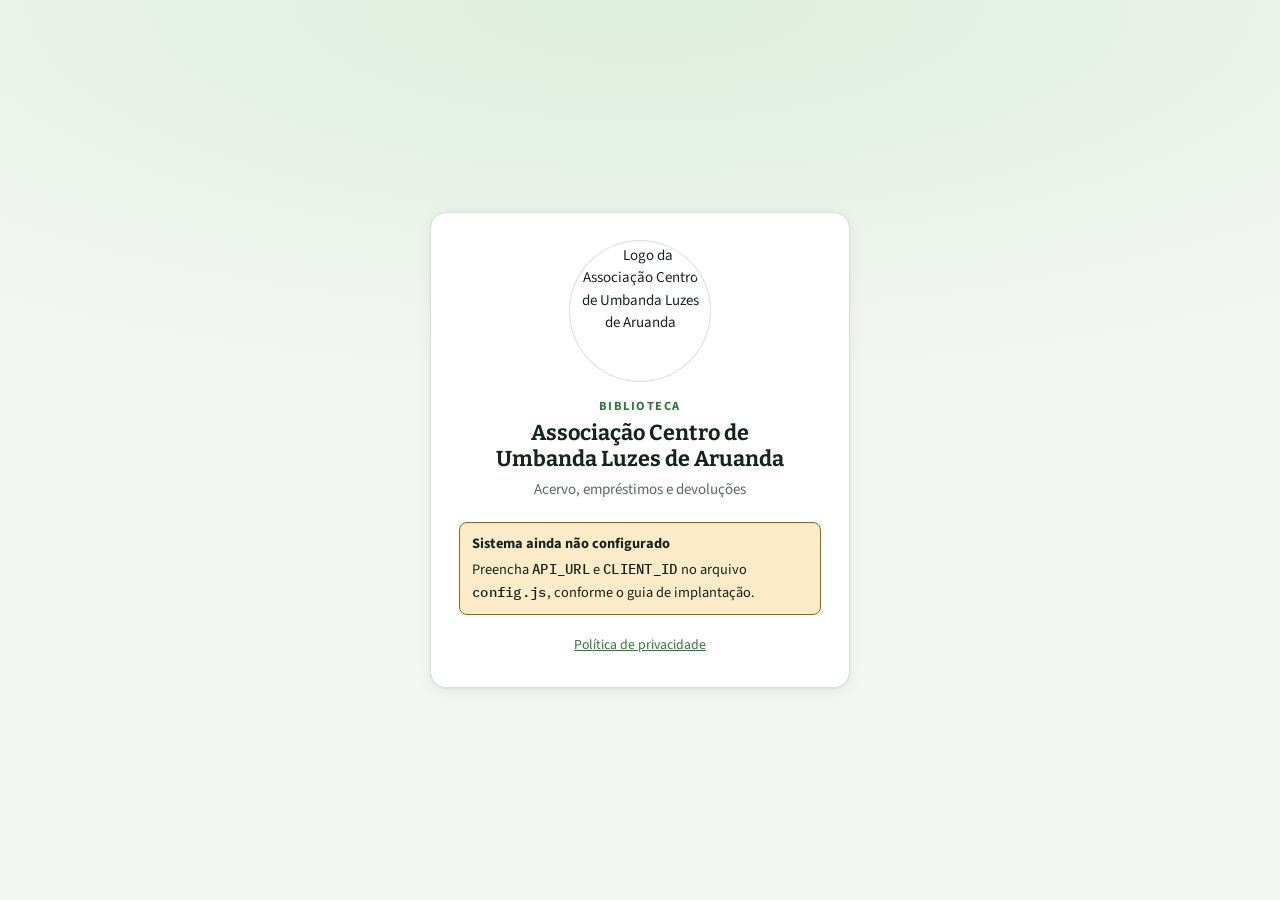
==== index.html @ 7d10e527 "Inclui tema.js (v1.6.1)" ====
<!doctype html>
<html lang="pt-BR">
<head>
  <meta charset="utf-8">
  <meta name="viewport" content="width=device-width,initial-scale=1,viewport-fit=cover">
  <title>Biblioteca Luzes de Aruanda</title>
  <meta name="description" content="Acervo, empréstimos e devoluções da Biblioteca da Associação Centro de Umbanda Luzes de Aruanda.">
  <meta name="theme-color" content="#1C3557">
  <meta name="referrer" content="strict-origin-when-cross-origin">
  <link rel="manifest" href="manifest.webmanifest">
  <link rel="icon" href="icon-192.png" type="image/png">
  <link rel="apple-touch-icon" href="icon-192.png">
  <link rel="preconnect" href="https://fonts.googleapis.com">
  <link rel="preconnect" href="https://fonts.gstatic.com" crossorigin>
  <link rel="stylesheet" href="https://fonts.googleapis.com/css2?family=Bitter:wght@600;700&family=IBM+Plex+Mono:wght@500;600&family=Source+Sans+3:wght@400;600;700&display=swap">
  <link rel="stylesheet" href="styles.css">
  <script src="config.js"></script>
  <script src="tema.js"></script>
  <script src="https://accounts.google.com/gsi/client" async defer></script>
  <script src="app.js" defer></script>
</head>
<body>
  <div id="app"><div class="login"><div class="login-card"><div class="spinner" role="status" aria-label="Carregando"></div><p class="muted">Carregando…</p></div></div></div>
  <div id="modal-root"></div>
  <div class="toast-wrap" id="toasts" aria-live="polite"></div>
  <div class="busy" id="busy" hidden><div class="busy-box"><div class="spinner" aria-hidden="true"></div><span id="busy-msg">Salvando…</span></div></div>
  <div id="print-root"></div>
  <noscript><p style="padding:24px;font-family:sans-serif">Este sistema precisa de JavaScript ativado no navegador.</p></noscript>
</body>
</html>
---- styles.css ----
/* Biblioteca Luzes de Aruanda — estilos */
/* Layout: barra lateral cor de mar (desktop) + navegação inferior (celular); conteúdo em superfícies claras com verde do logo como marca e dourado do sol como destaque */
:root{
  --bg:#F3F6F2; --surface:#FFFFFF; --surface-2:#EAF0EA; --line:#D6E0D7;
  --fg:#16241B; --muted:#58695F;
  --brand:#2D7A38; --brand-strong:#215E2A; --brand-soft:#DDEEDD; --on-brand:#FFFFFF;
  --sea:#1C3557; --sea-2:#24446C; --on-sea:#EAF1FA; --on-sea-muted:#A9BCD4;
  --sun:#C08623; --sun-soft:#F7ECD5;
  --ok:#2D7A38; --ok-soft:#DDEEDD;
  --info:#235D9C; --info-soft:#DDE9F6;
  --warn:#9A6400; --warn-soft:#FBEBC8;
  --bad:#B4332A; --bad-soft:#F8DEDA;
  --mute:#5F6B66; --mute-soft:#E6EAE7;
  --shadow:0 1px 2px rgba(22,36,27,.06),0 4px 16px rgba(22,36,27,.06);
  --f-display:"Bitter",Georgia,"Times New Roman",serif;
  --f-body:"Source Sans 3","Segoe UI",system-ui,-apple-system,sans-serif;
  --f-mono:"IBM Plex Mono",ui-monospace,"SFMono-Regular",Consolas,monospace;
  --r:10px;
}
@media (prefers-color-scheme: dark){:root:not([data-theme="light"]){
  --bg:#0F1712; --surface:#16211A; --surface-2:#1C2A21; --line:#2A3B30;
  --fg:#E4EDE6; --muted:#9BAEA2;
  --brand:#5FB56B; --brand-strong:#7CC886; --brand-soft:#1F3826; --on-brand:#0D1A10;
  --sea:#0C1828; --sea-2:#15263D; --on-sea:#E3ECF7; --on-sea-muted:#8FA5C0;
  --sun:#E3B252; --sun-soft:#3A2F17;
  --ok:#6CC278; --ok-soft:#1E3824;
  --info:#7DB0EA; --info-soft:#18293F;
  --warn:#EDBB55; --warn-soft:#3A2D10;
  --bad:#F28B80; --bad-soft:#3F1E1B;
  --mute:#A3B0AA; --mute-soft:#25302A;
  --shadow:0 1px 2px rgba(0,0,0,.3),0 4px 16px rgba(0,0,0,.25);
  color-scheme:dark;
}}
:root[data-theme="dark"]{
  --bg:#0F1712; --surface:#16211A; --surface-2:#1C2A21; --line:#2A3B30;
  --fg:#E4EDE6; --muted:#9BAEA2;
  --brand:#5FB56B; --brand-strong:#7CC886; --brand-soft:#1F3826; --on-brand:#0D1A10;
  --sea:#0C1828; --sea-2:#15263D; --on-sea:#E3ECF7; --on-sea-muted:#8FA5C0;
  --sun:#E3B252; --sun-soft:#3A2F17;
  --ok:#6CC278; --ok-soft:#1E3824;
  --info:#7DB0EA; --info-soft:#18293F;
  --warn:#EDBB55; --warn-soft:#3A2D10;
  --bad:#F28B80; --bad-soft:#3F1E1B;
  --mute:#A3B0AA; --mute-soft:#25302A;
  --shadow:0 1px 2px rgba(0,0,0,.3),0 4px 16px rgba(0,0,0,.25);
  color-scheme:dark;
}
*{box-sizing:border-box}
html,body{height:100%}
body{background:var(--bg);color:var(--fg);font-family:var(--f-body);font-size:15px;line-height:1.5}
h1,h2,h3{font-family:var(--f-display);line-height:1.2;margin:0;text-wrap:balance;font-weight:700}
h1{font-size:1.65rem}
h2{font-size:1.2rem}
h3{font-size:1.02rem}
p{margin:0}
a{color:var(--brand)}
button,input,select,textarea{font:inherit;color:inherit}
:focus-visible{outline:2px solid var(--sun);outline-offset:2px}
.mono{font-family:var(--f-mono);font-weight:500;letter-spacing:.02em}
.muted{color:var(--muted)}
.small{font-size:.86rem}
.num{font-variant-numeric:tabular-nums}
.sr{position:absolute;width:1px;height:1px;overflow:hidden;clip:rect(0 0 0 0)}


/* Botões */
.btn{display:inline-flex;align-items:center;justify-content:center;gap:8px;border:1px solid var(--line);background:var(--surface);border-radius:8px;padding:9px 14px;font-weight:600;cursor:pointer;min-height:40px;text-decoration:none;color:var(--fg);white-space:nowrap}
.btn:hover{background:var(--surface-2)}
.btn.primary{background:var(--brand);border-color:var(--brand);color:var(--on-brand)}
.btn.primary:hover{background:var(--brand-strong);border-color:var(--brand-strong)}
.btn.danger{color:var(--bad);border-color:var(--bad)}
.btn.danger:hover{background:var(--bad-soft)}
.btn.ghost{border-color:transparent;background:transparent}
.btn.ghost:hover{background:var(--surface-2)}
.btn.sm{min-height:32px;padding:5px 10px;font-size:.86rem}
.btn.lg{min-height:48px;padding:12px 20px;font-size:1rem}
.btn[disabled]{opacity:.5;cursor:not-allowed}
.btn svg{width:18px;height:18px;flex:none}
.icon-btn{border:0;background:transparent;cursor:pointer;padding:4px;border-radius:6px;color:var(--muted);display:inline-flex}
.icon-btn:hover{background:var(--surface-2);color:var(--fg)}
.icon-btn svg{width:16px;height:16px}

/* Login */
.login{min-height:100vh;min-height:100dvh;display:grid;place-items:center;padding:32px 16px;background:
  radial-gradient(120% 60% at 50% 0%,var(--brand-soft),transparent 70%),var(--bg)}
.login-card{width:100%;max-width:420px;background:var(--surface);border:1px solid var(--line);border-radius:16px;box-shadow:var(--shadow);padding:32px 28px;display:grid;gap:20px;text-align:center}
.logo-disc{width:132px;height:132px;border-radius:50%;background:#fff;margin:0 auto;display:grid;place-items:center;overflow:hidden;box-shadow:0 0 0 4px var(--surface),0 0 0 5px var(--line)}
.logo-disc img{width:100%;height:100%;object-fit:contain}
.login-card .eyebrow{font-size:.78rem;letter-spacing:.12em;text-transform:uppercase;color:var(--brand);font-weight:700}
.login-card h1{font-size:1.35rem}
.chooser{display:grid;gap:8px;text-align:left}
.chooser-label{font-size:.78rem;text-transform:uppercase;letter-spacing:.08em;color:var(--sun);font-weight:700}
.account{display:flex;gap:12px;align-items:center;border:1px solid var(--line);border-radius:10px;padding:10px 12px;background:var(--surface);cursor:pointer;text-align:left;width:100%}
.account:hover{background:var(--surface-2)}
.avatar{width:34px;height:34px;border-radius:50%;display:grid;place-items:center;font-weight:700;background:var(--sea);color:var(--on-sea);flex:none;font-size:.85rem}
.account .who{min-width:0;flex:1}
.account .who b{display:block;overflow:hidden;text-overflow:ellipsis}
.account .who span{font-size:.82rem;color:var(--muted);overflow-wrap:anywhere}
.spinner{width:28px;height:28px;border-radius:50%;border:3px solid var(--line);border-top-color:var(--brand);animation:spin .8s linear infinite;margin:0 auto}
@keyframes spin{to{transform:rotate(360deg)}}
@media (prefers-reduced-motion:reduce){.spinner{animation-duration:3s}}

/* Shell */
.shell{display:grid;grid-template-columns:252px minmax(0,1fr);min-height:100vh}
.side{background:var(--sea);color:var(--on-sea);display:flex;flex-direction:column;position:sticky;top:0;height:100vh;padding:20px 14px}
.side-brand{display:flex;gap:10px;align-items:center;padding:0 6px 18px;border-bottom:1px solid var(--sea-2)}
.side-brand .logo-sm{width:44px;height:44px;border-radius:50%;background:#fff;overflow:hidden;flex:none}
.side-brand .logo-sm img{width:100%;height:100%;object-fit:contain}
.side-brand b{font-family:var(--f-display);font-size:1rem;display:block;line-height:1.15}
.side-brand span{font-size:.78rem;color:var(--on-sea-muted)}
.nav{display:grid;gap:2px;padding:14px 0;flex:1;overflow:auto}
.nav-sec{font-size:.7rem;letter-spacing:.12em;text-transform:uppercase;color:var(--on-sea-muted);padding:12px 10px 4px}
.nav button{display:flex;gap:10px;align-items:center;width:100%;border:0;background:transparent;color:var(--on-sea);padding:9px 10px;border-radius:8px;cursor:pointer;text-align:left;font-weight:600}
.nav button:hover{background:var(--sea-2)}
.nav button[aria-current="page"]{background:var(--sea-2);box-shadow:inset 3px 0 0 var(--sun)}
.nav svg{width:18px;height:18px;flex:none;opacity:.9}
.nav .count{margin-left:auto;background:var(--bad);color:#fff;font-size:.72rem;border-radius:99px;padding:0 7px;font-variant-numeric:tabular-nums}
.side-user{border-top:1px solid var(--sea-2);padding:14px 6px 0;display:grid;gap:8px;font-size:.84rem}
.side-user .email{overflow-wrap:anywhere;color:var(--on-sea-muted)}
.side-user button{background:transparent;border:1px solid var(--sea-2);color:var(--on-sea);border-radius:8px;padding:6px 10px;cursor:pointer;font-weight:600}
.side-user button:hover{background:var(--sea-2)}
.role{display:inline-block;font-size:.7rem;font-weight:700;letter-spacing:.06em;text-transform:uppercase;padding:1px 8px;border-radius:99px;background:var(--sun);color:#1b1405}

.main{min-width:0}
.topbar{display:none}
.page{padding-inline:clamp(16px,3vw,36px);padding-block:24px 48px;max-width:1200px;display:grid;gap:22px}
.page-head{display:flex;gap:12px;align-items:flex-end;justify-content:space-between;flex-wrap:wrap}
.page-head .sub{color:var(--muted);margin-top:4px}
.back svg{width:18px;height:18px;flex:none}
.back{border:0;background:transparent;color:var(--brand);cursor:pointer;font-weight:600;padding:0;display:inline-flex;align-items:center;gap:4px;margin-bottom:6px}

/* Cartões e seções */
.panel{background:var(--surface);border:1px solid var(--line);border-radius:var(--r);padding:18px;display:grid;gap:14px;min-width:0}
.panel-head{display:flex;justify-content:space-between;align-items:center;gap:10px;flex-wrap:wrap}
.grid-2{display:grid;grid-template-columns:repeat(2,minmax(0,1fr));gap:18px}
.grid-3{display:grid;grid-template-columns:repeat(3,minmax(0,1fr));gap:18px}
.kpis{display:grid;grid-template-columns:repeat(auto-fit,minmax(150px,1fr));gap:12px}
.kpi{background:var(--surface);border:1px solid var(--line);border-radius:var(--r);padding:14px 16px;display:grid;gap:2px;text-align:left;cursor:default}
button.kpi{cursor:pointer;font:inherit;color:inherit}
button.kpi:hover{border-color:var(--brand)}
.kpi .k-label{font-size:.82rem;color:var(--muted);font-weight:600}
.kpi .k-val{font-family:var(--f-display);font-size:1.9rem;font-weight:700;font-variant-numeric:tabular-nums;line-height:1.1}
.kpi .k-note{font-size:.78rem;color:var(--muted)}
.kpi.warn{border-color:var(--warn);background:var(--warn-soft)}
.kpi.bad{border-color:var(--bad);background:var(--bad-soft)}
.kpi.warn .k-val{color:var(--warn)}
.kpi.bad .k-val{color:var(--bad)}
.quick{display:grid;grid-template-columns:repeat(4,minmax(0,1fr));gap:10px}
.quick .btn{min-height:52px;justify-content:flex-start}

/* Pílulas de status */
.pill{display:inline-flex;align-items:center;gap:6px;font-size:.8rem;font-weight:700;padding:2px 10px;border-radius:99px;white-space:nowrap;border:1px solid transparent}
.pill::before{content:"";width:7px;height:7px;border-radius:50%;background:currentColor;flex:none}
.pill.ok{background:var(--ok-soft);color:var(--ok)}
.pill.info{background:var(--info-soft);color:var(--info)}
.pill.warn{background:var(--warn-soft);color:var(--warn)}
.pill.bad{background:var(--bad-soft);color:var(--bad)}
.pill.bad::before{border-radius:1px;transform:rotate(45deg)}
.pill.mute{background:var(--mute-soft);color:var(--mute)}
.pill.mute::before{background:transparent;border:1.5px solid currentColor}
.chip{display:inline-flex;align-items:center;font-size:.78rem;font-weight:600;padding:1px 8px;border-radius:6px;background:var(--surface-2);color:var(--muted);border:1px solid var(--line)}

/* Filtros */
.toolbar{display:flex;gap:10px;flex-wrap:wrap;align-items:center}
.search{flex:1 1 260px;position:relative;min-width:0}
.search input{width:100%;padding:10px 12px 10px 38px;border:1px solid var(--line);border-radius:8px;background:var(--surface);min-height:42px}
.search svg{position:absolute;left:12px;top:50%;transform:translateY(-50%);width:18px;height:18px;color:var(--muted)}
.seg{display:flex;gap:6px;flex-wrap:wrap}
.seg button{border:1px solid var(--line);background:var(--surface);border-radius:99px;padding:5px 12px;cursor:pointer;font-weight:600;font-size:.86rem;color:var(--muted)}
.seg button[aria-pressed="true"]{background:var(--sea);color:var(--on-sea);border-color:var(--sea)}
.seg .n{font-variant-numeric:tabular-nums;opacity:.8;margin-left:4px}

/* Tabelas */
.table-wrap{overflow-x:auto;border:1px solid var(--line);border-radius:var(--r);background:var(--surface)}
table{width:100%;border-collapse:collapse;font-size:.92rem}
th{text-align:left;font-size:.76rem;text-transform:uppercase;letter-spacing:.06em;color:var(--muted);font-weight:700;padding:10px 12px;background:var(--surface-2);border-bottom:1px solid var(--line);white-space:nowrap}
td{padding:10px 12px;border-bottom:1px solid var(--line);vertical-align:middle}
tr:last-child td{border-bottom:0}
tbody tr.click{cursor:pointer}
tbody tr.click:hover td{background:var(--surface-2)}
td .t{font-weight:600}
td .s{font-size:.82rem;color:var(--muted)}
td .s.mono,.hash{white-space:nowrap}
.steps .inline .btn{padding-inline:12px}
td.actions{text-align:right;white-space:nowrap}
td.actions .btn+.btn{margin-left:6px}
.empty{padding:28px 16px;text-align:center;color:var(--muted)}
.pager{display:flex;justify-content:space-between;align-items:center;gap:10px;flex-wrap:wrap;font-size:.88rem;color:var(--muted)}

/* Formulários */
.form{display:grid;gap:16px}
.fields{display:grid;grid-template-columns:repeat(2,minmax(0,1fr));gap:14px 16px}
.field{display:grid;gap:5px;min-width:0}
.field.full{grid-column:1/-1}
.field label{font-weight:600;font-size:.9rem}
.field label .req{color:var(--bad)}
.field .hint{font-size:.8rem;color:var(--muted)}
.field input,.field select,.field textarea{width:100%;padding:9px 11px;border:1px solid var(--line);border-radius:8px;background:var(--surface);min-height:42px}
.field input[readonly]{background:var(--surface-2)}
.field textarea{min-height:72px;resize:vertical}
.field input:disabled{background:var(--surface-2);color:var(--muted)}
.field.err input,.field.err select{border-color:var(--bad)}
.field .msg{font-size:.82rem;color:var(--bad);font-weight:600}
.inline{display:flex;gap:8px;align-items:stretch}
.inline > input{flex:1;min-width:0}
.check{display:flex;gap:8px;align-items:center;font-weight:600;font-size:.9rem;cursor:pointer}
.check input{width:18px;height:18px;accent-color:var(--brand)}
.form-actions{display:flex;gap:10px;flex-wrap:wrap;justify-content:flex-end}
fieldset{border:0;padding:0;margin:0;display:grid;gap:14px;min-width:0}
legend{font-family:var(--f-display);font-weight:700;font-size:1.02rem;margin-bottom:4px;padding:0}

/* Avisos */
.note{border:1px solid var(--line);background:var(--surface-2);border-radius:8px;padding:10px 12px;font-size:.9rem;display:grid;gap:4px}
.note.ok{border-color:var(--ok);background:var(--ok-soft)}
.note.warn{border-color:var(--warn);background:var(--warn-soft)}
.note.bad{border-color:var(--bad);background:var(--bad-soft)}
.note.info{border-color:var(--info);background:var(--info-soft)}
.note ul{margin:2px 0 0;padding-left:18px}
.note b{font-weight:700}

/* Ficha (rótulo/valor) */
.facts{display:grid;grid-template-columns:repeat(auto-fit,minmax(160px,1fr));gap:12px 18px}
.facts div{display:grid;gap:1px;min-width:0}
.facts dt{font-size:.76rem;text-transform:uppercase;letter-spacing:.06em;color:var(--muted);font-weight:700}
.facts dd{margin:0;font-weight:600;overflow-wrap:anywhere}

/* Hash */
.hash{display:inline-flex;align-items:center;gap:4px;font-family:var(--f-mono);font-weight:600;letter-spacing:.03em;white-space:nowrap}
.hash-list{display:grid;gap:8px}
.hash-row{display:flex;gap:10px;align-items:center;justify-content:space-between;border:1px dashed var(--brand);background:var(--brand-soft);border-radius:8px;padding:10px 12px;flex-wrap:wrap}
.hash-row .hash{font-size:1.05rem}

/* Passos do empréstimo */
.steps{display:grid;grid-template-columns:repeat(3,minmax(0,1fr));gap:16px;align-items:start}
.step-n{width:26px;height:26px;border-radius:50%;background:var(--sea);color:var(--on-sea);display:inline-grid;place-items:center;font-weight:700;font-size:.85rem;margin-right:8px;flex:none}
.step-n.done{background:var(--brand);color:var(--on-brand)}
.step-title{display:flex;align-items:center}
.result{border-radius:8px;border:1px solid var(--line);padding:12px;display:grid;gap:6px;background:var(--surface-2)}
.result .big{font-weight:700;font-size:1.02rem}

/* Etiquetas */
.labels-layout{display:grid;grid-template-columns:minmax(0,1fr) minmax(0,1.05fr);gap:18px;align-items:start}
.pick-list{max-height:420px;overflow:auto;border:1px solid var(--line);border-radius:8px}
.pick{display:flex;gap:10px;align-items:center;padding:8px 12px;border-bottom:1px solid var(--line);cursor:pointer}
.pick:last-child{border-bottom:0}
.pick:hover{background:var(--surface-2)}
.pick input{width:18px;height:18px;accent-color:var(--brand);flex:none}
.pick .pi{min-width:0;flex:1}
.pick .pi b{display:block;font-size:.9rem;overflow:hidden;text-overflow:ellipsis;white-space:nowrap}
.sheet-wrap{overflow-x:auto}
.sheet{background:#fff;color:#111;aspect-ratio:210/297;width:100%;max-width:520px;margin:0 auto;box-shadow:var(--shadow);border:1px solid var(--line);padding:3.5% 2.5%;display:grid;gap:0.6% 1.2%}
.lbl{border:1px dashed #c8cfca;border-radius:3px;padding:3% 5%;display:flex;flex-direction:column;justify-content:center;overflow:hidden;min-width:0;min-height:0}
.lbl.used{background:repeating-linear-gradient(45deg,#f2f2f2 0 4px,#fff 4px 8px)}
.lbl .l1{font-size:clamp(4px,1.1vw,7px);color:#2D7A38;font-weight:700;text-transform:uppercase;letter-spacing:.05em;white-space:nowrap;overflow:hidden;text-overflow:ellipsis}
.lbl .l2{font-size:clamp(5px,1.3vw,8.5px);font-weight:600;white-space:nowrap;overflow:hidden;text-overflow:ellipsis}
.lbl .l3{font-family:var(--f-mono);font-weight:600;font-size:clamp(6px,1.9vw,13px);letter-spacing:.02em;white-space:nowrap;margin-block:1px}

.termo{border:1px solid var(--warn);background:var(--warn-soft);border-radius:8px;padding:12px;display:grid;gap:8px;font-size:.9rem}
.termo p{margin:0;line-height:1.45}
.termo .check{font-size:.92rem}


/* Protocolo */
.prot-steps{list-style:none;margin:0;padding:0;display:flex;gap:8px 20px;flex-wrap:wrap}
.prot-steps li{display:flex;align-items:center;font-weight:600;color:var(--muted)}
.prot-steps li.cur{color:var(--fg)}
.prot-steps li.done{color:var(--brand)}
.prot-layout{display:grid;grid-template-columns:minmax(0,1.45fr) minmax(0,1fr);gap:18px;align-items:start}
.prot-side{position:sticky;top:16px}
.doc-wrap{overflow-x:auto;background:var(--surface-2);border-radius:8px;padding:14px}
.doc{background:#fff;color:#1a1a1a;box-shadow:0 1px 3px rgba(0,0,0,.15);padding:28px 30px;font-size:12.5px;line-height:1.45;display:grid;gap:8px;max-width:720px;min-width:300px;margin:0 auto;font-family:var(--f-body)}
.doc-h{display:flex;gap:12px;align-items:center;border-bottom:2px solid #2D7A38;padding-bottom:10px}
.doc-h img{width:52px;height:52px;border-radius:50%;flex:none}
.doc-h b{font-family:var(--f-display);font-size:14px;display:block;line-height:1.25}
.doc-h .doc-info{display:block;font-style:normal;font-size:10.5px;color:#555;line-height:1.35}
.doc-h span{display:block;margin-top:3px;font-size:11px;text-transform:uppercase;letter-spacing:.08em;color:#2D7A38;font-weight:700}
.doc-n{margin-left:auto;text-align:right;font-family:var(--f-mono);font-size:11px;flex:none}
.doc h4{margin:8px 0 0;font-size:10.5px;text-transform:uppercase;letter-spacing:.08em;color:#555;font-family:var(--f-body)}
.doc-t{width:100%;border-collapse:collapse}
.doc .doc-t tr > th,.doc .doc-t tr > td{border:1px solid #cfd6d1;padding:4px 8px;text-align:left;background:#fff;color:#1a1a1a;text-transform:none;letter-spacing:0;font-size:12px;white-space:normal;vertical-align:top}
.doc .doc-t tr > th{background:#f2f5f2;width:32%;font-weight:700;color:#444}
.doc-termo{border:1px solid #cfd6d1;padding:8px 10px;background:#fbfbf8;margin:0}
.doc-sign{display:grid;grid-template-columns:1fr 1fr;gap:28px;margin-top:34px;text-align:center;font-size:11.5px}
.doc-sign .line{display:block;border-top:1px solid #222;margin-bottom:4px}
.doc-place{margin-top:10px;font-size:11.5px}
.doc footer{font-size:10.5px;color:#666;border-top:1px dashed #cfd6d1;padding-top:6px;margin-top:4px}
.drop{border:2px dashed var(--line);border-radius:10px;padding:20px 14px;display:grid;gap:4px;justify-items:center;text-align:center;cursor:pointer;background:var(--surface-2)}
.drop:hover,.drop:focus-within{border-color:var(--brand)}
.drop svg{width:28px;height:28px;color:var(--brand)}
.attach{display:flex;gap:12px;align-items:center;border:1px solid var(--ok);background:var(--ok-soft);border-radius:10px;padding:10px}
.attach img{width:84px;height:110px;object-fit:cover;border-radius:4px;border:1px solid var(--line);background:#fff;flex:none}
.attach .pdf-ic{width:84px;height:110px;border-radius:4px;background:var(--surface);border:1px solid var(--line);display:grid;place-items:center;font-weight:700;color:var(--bad);font-family:var(--f-mono);flex:none}
.attach-i{display:grid;gap:2px;min-width:0}
.attach-i b{overflow-wrap:anywhere}
.attach-i .btn{justify-self:start}
@media (max-width:1080px){.prot-layout{grid-template-columns:minmax(0,1fr)}.prot-side{position:static;order:-1}}
@media (max-width:720px){.doc{padding:18px 16px}.doc-wrap{padding:8px}.doc-h{flex-wrap:wrap}.doc-h > div:nth-child(2){flex:1 1 180px}.doc-n{margin-left:0;text-align:left;flex-basis:100%}}


/* Auditoria */
.aud-prog{display:flex;gap:12px;align-items:center}
.aud-prog .bar{flex:1;height:10px;border-radius:99px;background:var(--surface-2);border:1px solid var(--line);overflow:hidden}
.aud-prog .bar span{display:block;height:100%;background:var(--brand);border-radius:99px;transition:width .3s}
.gen-pick{display:grid;grid-template-columns:repeat(auto-fill,minmax(230px,1fr));gap:8px 16px}
.gen-pick .check{font-weight:600}
tr.row-bad td{background:var(--bad-soft)}
.doc .doc-list thead th{background:#e9eee9;font-size:10.5px;text-transform:uppercase;letter-spacing:.04em;width:auto;white-space:nowrap}
.doc .doc-list tr > th,.doc .doc-list tr > td{width:auto;font-size:11px}
.doc .doc-list td.ck,.doc .doc-list td.mono{white-space:nowrap}
@media (prefers-reduced-motion:reduce){.aud-prog .bar span{transition:none}}

/* E-mail */
.mail{border:1px solid var(--line);border-radius:10px;overflow:hidden;background:var(--surface)}
.mail-head{background:var(--surface-2);padding:12px 14px;display:grid;gap:2px;font-size:.88rem;border-bottom:1px solid var(--line)}
.mail-head b{font-weight:700}
.mail-body{padding:16px;display:grid;gap:10px;font-size:.94rem}
.mail-body h4{margin:6px 0 0;font-size:.95rem;font-family:var(--f-display)}
.mail-body ul{margin:0;padding-left:18px;display:grid;gap:4px}
.tabs{display:flex;gap:6px;flex-wrap:wrap}

/* Modal e toast */
.overlay{position:fixed;inset:0;background:rgba(10,20,14,.5);display:grid;place-items:center;padding:16px;z-index:50}
.modal{background:var(--surface);border-radius:14px;max-width:520px;width:100%;max-height:calc(100% - 32px);overflow:auto;padding:22px;display:grid;gap:14px;box-shadow:0 20px 60px rgba(0,0,0,.3);border:1px solid var(--line)}
.modal-actions{display:flex;gap:10px;justify-content:flex-end;flex-wrap:wrap}
.toast-wrap{position:fixed;left:50%;transform:translateX(-50%);bottom:calc(20px + env(safe-area-inset-bottom,0px));z-index:60;display:grid;gap:8px;width:min(440px,calc(100% - 32px))}
.toast{background:var(--sea);color:var(--on-sea);padding:12px 16px;border-radius:10px;box-shadow:var(--shadow);font-weight:600;font-size:.92rem;border-left:4px solid var(--sun)}
.toast.ok{border-left-color:var(--ok)}
.toast.bad{border-left-color:var(--bad)}

/* Navegação inferior (celular) */
.bottom-nav{display:none}
.sheet-menu{position:fixed;inset:auto 0 0 0;background:var(--surface);border-radius:16px 16px 0 0;padding:16px 16px calc(16px + env(safe-area-inset-bottom,0px));z-index:55;display:grid;gap:4px;box-shadow:0 -10px 40px rgba(0,0,0,.25)}
.sheet-menu button{display:flex;gap:12px;align-items:center;border:0;background:transparent;padding:12px;border-radius:10px;font-weight:600;cursor:pointer;text-align:left}
.sheet-menu button:hover{background:var(--surface-2)}
.sheet-menu svg{width:20px;height:20px;color:var(--brand)}

@media (max-width:1080px){
  .steps{grid-template-columns:1fr}
  .labels-layout{grid-template-columns:1fr}
  .quick{grid-template-columns:repeat(2,minmax(0,1fr))}
}
@media (max-width:900px){
  .shell{grid-template-columns:minmax(0,1fr)}
  .side{display:none}
  .topbar{display:flex;align-items:center;gap:10px;padding:10px 16px;background:var(--sea);color:var(--on-sea);position:sticky;top:env(safe-area-inset-top,0px);z-index:20}
  .topbar .logo-sm{width:34px;height:34px;border-radius:50%;background:#fff;overflow:hidden;flex:none}
  .topbar .logo-sm img{width:100%;height:100%;object-fit:contain}
  .topbar b{font-family:var(--f-display);font-size:.98rem;line-height:1.1;flex:1;min-width:0}
  .topbar .role{flex:none}
  .page{padding-block:18px 110px}
  .bottom-nav{display:grid;grid-template-columns:repeat(5,1fr);position:fixed;left:0;right:0;bottom:0;background:var(--surface);border-top:1px solid var(--line);padding:6px 4px calc(6px + env(safe-area-inset-bottom,0px));z-index:30}
  .bottom-nav button{border:0;background:transparent;display:grid;justify-items:center;gap:2px;font-size:.7rem;font-weight:700;color:var(--muted);padding:4px 2px;cursor:pointer;position:relative}
  .bottom-nav button svg{width:22px;height:22px}
  .bottom-nav button[aria-current="page"]{color:var(--brand)}
  .bottom-nav .main-act span.ic{width:44px;height:44px;margin-top:-18px;border-radius:50%;background:var(--brand);color:var(--on-brand);display:grid;place-items:center;box-shadow:var(--shadow)}
  .bottom-nav .dot{position:absolute;top:2px;right:calc(50% - 18px);background:var(--bad);color:#fff;border-radius:99px;font-size:.62rem;padding:0 5px;font-variant-numeric:tabular-nums}
  .grid-2,.grid-3{grid-template-columns:minmax(0,1fr)}
}
@media (max-width:720px){
  h1{font-size:1.4rem}
  .fields{grid-template-columns:minmax(0,1fr)}
  .table-wrap.cards{border:0;background:transparent;overflow:visible}
  .cards table,.cards tbody,.cards tr,.cards td{display:block;width:100%}
  .cards thead{display:none}
  .cards tr{background:var(--surface);border:1px solid var(--line);border-radius:var(--r);margin-bottom:10px;padding:6px 0}
  .cards td{border:0;padding:6px 14px;display:grid;grid-template-columns:auto minmax(0,1fr);column-gap:12px;row-gap:2px;text-align:right;align-items:start}
  .cards td::before{content:attr(data-label);font-size:.74rem;text-transform:uppercase;letter-spacing:.06em;color:var(--muted);font-weight:700;text-align:left;grid-row:1/span 6;padding-top:2px}
  .cards td:not(.lead):not(.actions) > *{grid-column:2;justify-self:end}
  .cards td.lead{padding-top:8px}
  .cards td.actions{display:flex;justify-content:flex-end;flex-wrap:wrap;gap:6px;padding-top:10px}
  .cards td.actions::before{display:none}
  .cards td.actions .btn+.btn{margin-left:0}
  .cards td.lead{text-align:left;display:block}
  .cards td.lead::before{display:none}
  .form-actions .btn{flex:1}
  .quick .btn{font-size:.9rem}
}

:root{color-scheme:light}
body{margin:0}
img{max-width:100%}
[hidden]{display:none!important}
/* Leitor de código de barras */
.scan-cta{justify-self:start;margin-top:4px}
.scan-box{position:relative;background:#000;border-radius:12px;overflow:hidden;aspect-ratio:4/3;max-height:55vh;width:100%}
.scan-box video{width:100%;height:100%;object-fit:cover;display:block}
.scan-frame{position:absolute;left:8%;right:8%;top:28%;bottom:28%;border:2px solid rgba(255,255,255,.9);border-radius:10px;box-shadow:0 0 0 999px rgba(0,0,0,.35);pointer-events:none}
.scan-line{position:absolute;left:6px;right:6px;top:50%;height:2px;background:#e53935;box-shadow:0 0 8px #e53935;animation:scan-l 1.6s ease-in-out infinite}
@keyframes scan-l{0%,100%{top:12%}50%{top:88%}}
@media (prefers-reduced-motion:reduce){.scan-line{animation:none}}
.scan-status{position:absolute;left:0;right:0;bottom:0;padding:8px 12px;background:rgba(0,0,0,.65);color:#fff;font-size:.86rem;line-height:1.35;text-align:center}
.scan-status.err{background:rgba(150,28,28,.9)}
#scan-man{padding:9px 11px;border:1px solid var(--line);border-radius:8px;background:var(--surface);color:var(--fg);min-height:42px;font:inherit}
.scan-tools{display:flex;justify-content:flex-end;gap:8px;margin-top:-6px}
.scan-tools:has(> [hidden]:only-child){display:none}
@media (max-width:720px){.scan-cta{justify-self:stretch;width:100%}}
.g-btn{min-height:46px;display:flex;justify-content:center;color-scheme:light}
.g-btn iframe{clip-path:inset(2px 10px round 20px)}
.busy{position:fixed;inset:0;background:rgba(10,20,14,.35);display:grid;place-items:center;z-index:90}
.busy-box{background:var(--surface);color:var(--fg);border:1px solid var(--line);border-radius:12px;padding:16px 22px;display:flex;gap:12px;align-items:center;box-shadow:var(--shadow);font-weight:600}
.busy-box .spinner{margin:0;width:22px;height:22px}
a.btn{text-decoration:none}
#print-root{display:none}
@page{size:A4;margin:12mm}
@page etiquetas{size:A4;margin:0}
@media print{
  body.printing > *:not(#print-root){display:none!important}
  body.printing{background:#fff!important}
  body.printing #print-root{display:block}
  #print-root.doc-print .doc{box-shadow:none;border:0;max-width:none;width:auto;padding:0;margin:0;font-size:11pt;min-width:0}
  #print-root .doc-list tr{break-inside:avoid}
  #print-root.labels-print{page:etiquetas}
  .lbl-page{display:grid;width:210mm;height:297mm;box-sizing:border-box;break-after:page;overflow:hidden;align-content:start}
  .lbl-page:last-child{break-after:auto}
  .lbl-p{display:flex;flex-direction:column;justify-content:center;padding:1mm 3mm;overflow:hidden;color:#111;font-family:"Source Sans 3","Segoe UI",Arial,sans-serif}
  .lbl-p .l1{font-size:6pt;color:#2D7A38;font-weight:700;text-transform:uppercase;letter-spacing:.04em;white-space:nowrap;overflow:hidden}
  .lbl-p .l3{font-family:"IBM Plex Mono",Consolas,monospace;font-weight:600;font-size:13pt;white-space:nowrap;margin:.5mm 0}
  .lbl-p .l2{font-size:7pt;white-space:nowrap;overflow:hidden;text-overflow:ellipsis}
}

td .pill{white-space:normal;text-align:left}

/* versão 1.4: assinatura do operador e PDF do protocolo */
.doc-sign .sig-box{display:flex;align-items:flex-end;justify-content:center;height:52px}
.doc-sign .sig-box img{max-height:52px;max-width:90%;margin-bottom:-4px}
.sig-prev{display:grid;place-items:center;min-height:90px;border:1px dashed var(--line,#ccc);border-radius:8px;background:#fff;padding:10px;margin:10px 0}
.sig-prev img{max-height:80px;max-width:100%}
.prot-envio{display:grid;gap:8px;margin-bottom:10px}
.pdf-render{position:absolute;left:0;top:0;width:760px;z-index:-1;background:#fff}
.pdf-render .doc{box-shadow:none;max-width:none}

/* versão 1.6: cantigas */
.yt{position:relative;width:100%;aspect-ratio:16/9;border-radius:10px;overflow:hidden;background:#000;margin:8px 0}
.yt iframe{position:absolute;inset:0;width:100%;height:100%;border:0}
.letra{white-space:pre-wrap;font-family:var(--f-body);font-size:1.15rem;line-height:1.7;background:var(--surface-2,#f4f6f3);border-radius:10px;padding:14px 16px;margin:10px 0;overflow-wrap:anywhere}
.sec-pick{display:grid;grid-template-columns:repeat(auto-fill,minmax(190px,1fr));gap:4px 14px;max-height:240px;overflow:auto;border:1px solid var(--line);border-radius:8px;padding:8px}
.cant-lista{display:grid;gap:8px}
.cant-card{display:grid;gap:3px;text-align:left;width:100%;border:1px solid var(--line);background:var(--surface);border-radius:10px;padding:10px 12px;cursor:pointer;font:inherit;color:inherit}
.cant-card:hover{border-color:var(--sea)}
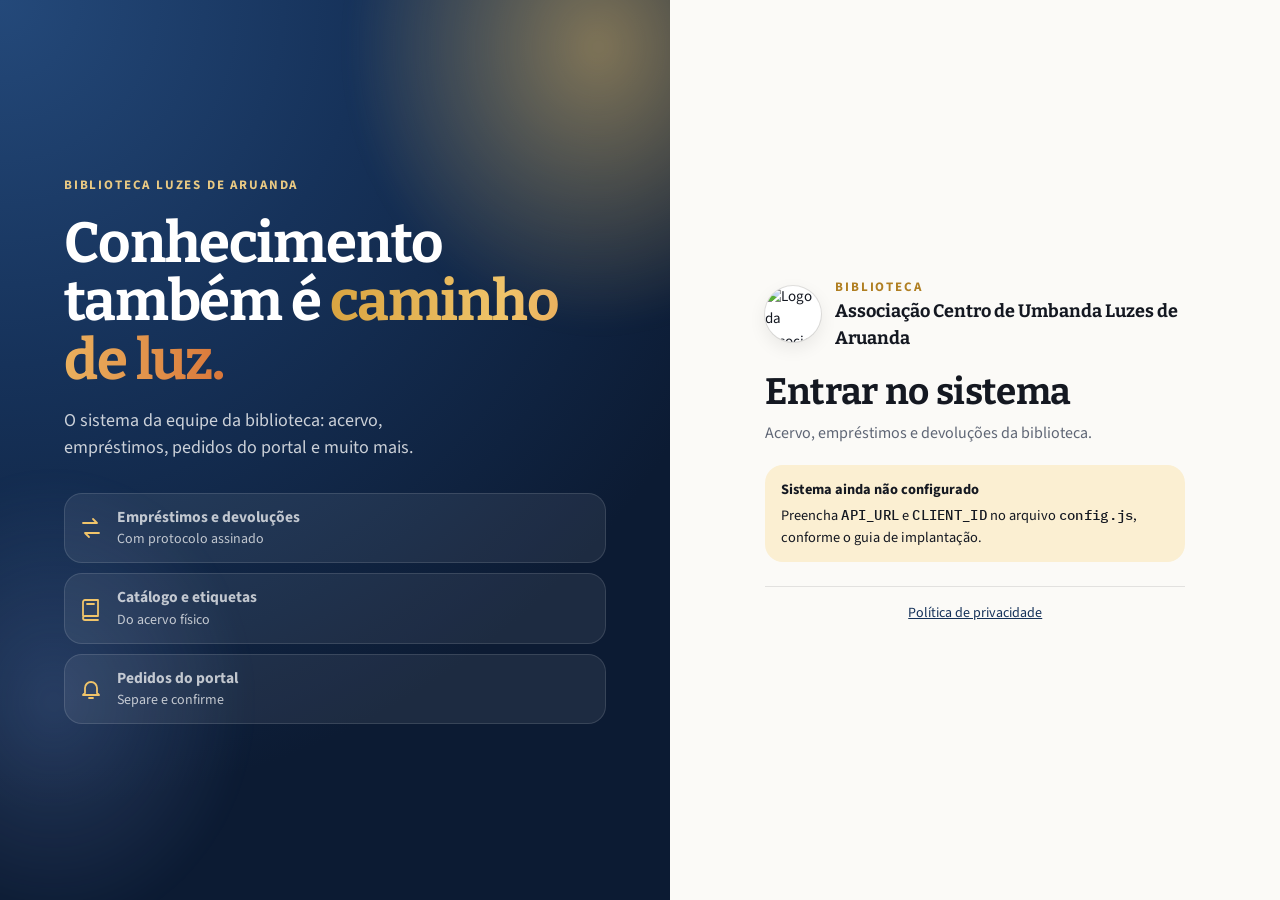
==== commit af68f90c: "v2.1.0: novo visual do sistema dos operadores (mesmo padrão do Portal do Leitor)" ====
--- a/index.html
+++ b/index.html
@@ -14,12 +14,13 @@
   <link rel="preconnect" href="https://fonts.gstatic.com" crossorigin>
   <link rel="stylesheet" href="https://fonts.googleapis.com/css2?family=Bitter:wght@600;700&family=IBM+Plex+Mono:wght@500;600&family=Source+Sans+3:wght@400;600;700&display=swap">
   <link rel="stylesheet" href="styles.css">
+  <link rel="stylesheet" href="adm.css">
   <script src="config.js"></script>
   <script src="tema.js"></script>
   <script src="https://accounts.google.com/gsi/client" async defer></script>
   <script src="app.js" defer></script>
 </head>
-<body>
+<body class="adm">
   <div id="app"><div class="login"><div class="login-card"><div class="spinner" role="status" aria-label="Carregando"></div><p class="muted">Carregando…</p></div></div></div>
   <div id="modal-root"></div>
   <div class="toast-wrap" id="toasts" aria-live="polite"></div>
--- a/styles.css
+++ b/styles.css
@@ -437,3 +437,69 @@
 .cant-lista{display:grid;gap:8px}
 .cant-card{display:grid;gap:3px;text-align:left;width:100%;border:1px solid var(--line);background:var(--surface);border-radius:10px;padding:10px 12px;cursor:pointer;font:inherit;color:inherit}
 .cant-card:hover{border-color:var(--sea)}
+/* versão 1.6.5: escolha Leitor ou Operador na entrada */
+.acesso-opcoes{display:grid;gap:12px;text-align:left}
+.acesso{display:flex;gap:14px;align-items:center;width:100%;text-align:left;border:1px solid var(--line);background:var(--surface);color:var(--fg);border-radius:14px;padding:16px;cursor:pointer;font:inherit;text-decoration:none;transition:border-color .15s,background .15s}
+.acesso:hover,.acesso:focus-visible{border-color:var(--sea);background:var(--surface-2)}
+.acesso>svg{width:34px;height:34px;flex:none;padding:8px;border-radius:50%;background:var(--sea);color:var(--on-sea);box-sizing:content-box}
+.acesso b{display:block;font-size:1.05rem;margin-bottom:2px}
+.acesso span span{display:block;font-size:.86rem;color:var(--muted);line-height:1.4}
+/* versão 1.7: biblioteca virtual (sistema) */
+.linklike{background:none;border:0;padding:0;margin:0;font:inherit;color:inherit;cursor:pointer;text-align:left;width:100%}
+.linklike:hover .t{text-decoration:underline}
+.dig-row{display:flex;gap:12px;align-items:center;text-align:left}
+.dig-row img,.dig-sem{width:42px;height:58px;object-fit:cover;border-radius:4px;flex:none;background:var(--surface-2);display:grid;place-items:center;color:var(--muted)}
+.dig-row .t,.dig-row .s{display:block}
+.dig-capa{width:54px;height:74px;border-radius:6px;overflow:hidden;background:var(--surface-2);display:grid;place-items:center;color:var(--muted);flex:none}
+.dig-capa img{width:100%;height:100%;object-fit:cover}
+.dig-sem svg,.dig-capa svg{width:22px;height:22px}
+/* versão 1.8: escolha do ícone da seção */
+.ic-pick{display:flex;flex-wrap:wrap;gap:6px}
+.ic-pick label{cursor:pointer}
+.ic-pick input{position:absolute;opacity:0;pointer-events:none}
+.ic-pick span{display:grid;place-items:center;width:40px;height:40px;border:1px solid var(--line);border-radius:10px;background:var(--surface);color:var(--muted)}
+.ic-pick span svg{width:22px;height:22px}
+.ic-pick input:checked+span{border-color:var(--sea);background:var(--sea);color:var(--on-sea)}
+.ic-pick input:focus-visible+span{outline:2px solid var(--sea);outline-offset:2px}
+/* versão 1.10: capas (internet, 1ª página do PDF, foto) */
+.capa-linha{display:flex;gap:12px;align-items:center;flex-wrap:wrap}
+.inline.wrap{flex-wrap:wrap}
+.capas-grade{display:flex;gap:8px;flex-wrap:wrap;margin-top:8px}
+.capa-op{width:64px;height:92px;padding:0;border:2px solid var(--line);border-radius:6px;overflow:hidden;background:var(--surface-2);cursor:pointer}
+.capa-op img{width:100%;height:100%;object-fit:cover;display:block}
+.capa-op[aria-pressed=true]{border-color:var(--brand);box-shadow:0 0 0 2px var(--brand)}
+.cf-lista{display:grid;gap:10px;max-height:55vh;overflow:auto}
+.cf-row{display:grid;gap:6px;padding:10px;border:1px solid var(--line);border-radius:10px}
+.cf-row .capas-grade{margin-top:0}
+.cf-row .capa-op{width:52px;height:76px}
+/* versão 1.10.1: últimos livros digitais no Início */
+.dig-ult{display:grid;gap:8px}
+.dig-ult-i{display:flex;gap:12px;align-items:center;text-align:left;background:none;border:1px solid var(--line);border-radius:10px;padding:8px;cursor:pointer;color:inherit;font:inherit}
+.dig-ult-i:hover{border-color:var(--brand)}
+.dig-ult-i>span:last-child{display:grid;gap:2px}
+/* versão 1.11: importar vários PDFs */
+.modal.modal-lote{max-width:min(1180px,96vw);width:96vw}
+.lote-wrap{max-height:52vh;overflow:auto;border:1px solid var(--line);border-radius:10px}
+.lote{width:100%;border-collapse:collapse;font-size:14px}
+.lote th{position:sticky;top:0;background:var(--surface-2);text-align:left;padding:8px;font-size:12px;z-index:1}
+.lote td{padding:6px 8px;border-top:1px solid var(--line);vertical-align:middle}
+.lote td:nth-child(3){min-width:240px}.lote td:nth-child(4){min-width:160px}
+.lote .lote-in{width:100%;padding:6px 8px;border:1px solid var(--line);border-radius:6px;background:var(--surface);color:var(--fg);font:inherit;display:block;margin-bottom:2px}
+.lote .dig-capa{width:36px;height:50px}
+.lote select{max-width:170px}
+.lote tr.lote-ok{opacity:.6}
+.lote tr.lote-erro td{background:var(--bad-soft)}
+
+/* versão 1.13: Acessos do Portal */
+button.link{background:none;border:0;padding:0;color:var(--brand);font:inherit;font-weight:600;cursor:pointer;text-align:left}button.link:hover{text-decoration:underline}
+.acs-abas{display:flex;flex-wrap:wrap;gap:6px;margin:4px 0 12px}
+.acs-top{list-style:none;margin:0;padding:0;counter-reset:t}.acs-top li{display:grid;grid-template-columns:28px minmax(0,1fr) auto;gap:2px 10px;align-items:baseline;padding:8px 0;border-bottom:1px solid var(--line,#e3e6ec);counter-increment:t}
+.acs-top li::before{content:counter(t);grid-row:span 2;color:var(--muted,#6b7280);font-weight:700}.acs-top li span:first-of-type{overflow-wrap:anywhere}.acs-top li .small{grid-column:2/4}
+.acs-det summary{cursor:pointer;font-weight:600;margin:10px 0}
+
+/* versão 1.14: módulos do portal, recorte de capa e fila de capas */
+.pm-lista{display:grid;gap:10px}.pm-linha{border:1px solid var(--line);border-radius:12px;padding:12px;display:grid;gap:8px}.pm-tit{display:flex;gap:10px;align-items:center;flex-wrap:wrap}
+.pm-campos{display:grid;grid-template-columns:180px minmax(0,1fr) 200px;gap:8px;align-items:end}.pm-campos label{display:grid;gap:4px}.pm-ag summary{cursor:pointer;font-size:.9rem;color:var(--muted)}.pm-ag .pm-campos{grid-template-columns:repeat(3,minmax(0,1fr)) auto;margin-top:8px}
+@media (max-width:760px){.pm-campos,.pm-ag .pm-campos{grid-template-columns:1fr}}
+.modal.rc-modal{max-width:640px}.rc-area{display:grid;place-items:center;background:#111;border-radius:10px;padding:8px}#rc-cv{max-width:100%;touch-action:none;cursor:crosshair}
+.fc-obra{display:grid;gap:2px;padding:12px;border:1px solid var(--line);border-radius:10px}
--- a/adm.css
+++ b/adm.css
@@ -0,0 +1,180 @@
+/* Sistema dos operadores — versão 2.0: o mesmo visual do Portal do Leitor (papel claro, azul da casa, dourado de acento,
+   tipografia Bitter + Source Sans, cantos generosos, vidro na navegação). Só vale com <body class="adm">. */
+body.adm{
+  --bg:#fbfaf7;--surface:#fff;--surface-2:#f3f0e9;--line:rgba(20,24,33,.11);--fg:#141821;--muted:#5f6675;
+  --brand:#16325a;--brand-strong:#0f2441;--brand-soft:#e6ecf5;--on-brand:#fff;
+  --sea:#16325a;--sea-2:#1f4272;--on-sea:#fff;--on-sea-muted:#b9c6da;
+  --sun:#b07f22;--sun-soft:#f5ebd6;--ok:#24793a;--ok-soft:#e3f1e4;--info:#1f4a86;--info-soft:#e4ecf8;--warn:#9a6400;--warn-soft:#fbefd2;--bad:#b4332a;--bad-soft:#f9e1dd;--mute:#5f6675;--mute-soft:#eceae4;
+  --shadow:0 1px 2px rgba(16,24,40,.05),0 10px 30px rgba(16,24,40,.07);--r:18px;
+  --gold:#c98f2c;--glass:rgba(251,250,247,.76);
+  background:var(--bg);color:var(--fg);-webkit-font-smoothing:antialiased}
+@media (prefers-color-scheme: dark){:root:not([data-theme="light"]):not([data-theme="contrast"]) body.adm{
+  --bg:#0b0f16;--surface:#161d2b;--surface-2:#111724;--line:rgba(255,255,255,.11);--fg:#eef1f6;--muted:#a3adbd;
+  --brand:#3466ab;--brand-strong:#2a5591;--brand-soft:#1b2a44;--on-brand:#fff;--sea:#16325a;--sea-2:#22467a;
+  --sun:#e3b252;--sun-soft:#2e2615;--ok:#6cc278;--ok-soft:#18301d;--info:#9cc0ff;--info-soft:#18263d;--warn:#edbb55;--warn-soft:#33270f;--bad:#f28b80;--bad-soft:#3a1d1a;--mute:#a3adbd;--mute-soft:#1f2633;
+  --shadow:0 1px 2px rgba(0,0,0,.4),0 10px 30px rgba(0,0,0,.35);--glass:rgba(11,15,22,.74)}}
+:root[data-theme="dark"] body.adm{
+  --bg:#0b0f16;--surface:#161d2b;--surface-2:#111724;--line:rgba(255,255,255,.11);--fg:#eef1f6;--muted:#a3adbd;
+  --brand:#3466ab;--brand-strong:#2a5591;--brand-soft:#1b2a44;--on-brand:#fff;--sea:#16325a;--sea-2:#22467a;
+  --sun:#e3b252;--sun-soft:#2e2615;--ok:#6cc278;--ok-soft:#18301d;--info:#9cc0ff;--info-soft:#18263d;--warn:#edbb55;--warn-soft:#33270f;--bad:#f28b80;--bad-soft:#3a1d1a;--mute:#a3adbd;--mute-soft:#1f2633;
+  --shadow:0 1px 2px rgba(0,0,0,.4),0 10px 30px rgba(0,0,0,.35);--glass:rgba(11,15,22,.74)}
+
+/* ---------- tipografia ---------- */
+body.adm h1,body.adm h2,body.adm h3{font-family:var(--f-display);letter-spacing:-.01em}
+.adm .page-head h1{font-size:clamp(1.9rem,3.2vw,2.6rem);line-height:1.08;margin:0}
+.adm .page-head .sub{font-size:1.02rem;color:var(--muted);margin-top:6px;max-width:70ch}
+.adm .panel-head h2,.adm .panel h2{font-size:1.3rem}
+
+/* ---------- moldura: barra lateral clara, estilo aplicativo ---------- */
+.adm .shell{grid-template-columns:268px minmax(0,1fr);background:var(--bg)}
+.adm .side{background:var(--surface-2);color:var(--fg);border-right:1px solid var(--line);padding:22px 14px 16px;gap:4px}
+.adm .side-brand{padding:0 8px 18px;gap:12px}
+.adm .side-brand .logo-sm{width:42px;height:42px;box-shadow:0 0 0 1px var(--line),0 4px 12px rgba(0,0,0,.08)}
+.adm .side-brand b{font-family:var(--f-display);font-size:1.05rem;color:var(--fg)}
+.adm .side-brand span{color:var(--muted);font-size:.8rem}
+.adm .nav{gap:1px;overflow-y:auto;scrollbar-width:thin}
+.adm .nav-sec{color:var(--muted);font-size:.7rem;letter-spacing:.12em;margin:14px 10px 6px;opacity:1}
+.adm .nav button{color:var(--fg);border-radius:12px;padding:9px 12px;font-size:.95rem;font-weight:500;opacity:.92}
+.adm .nav button svg{color:var(--muted)}
+.adm .nav button:hover{background:color-mix(in srgb,var(--fg) 6%,transparent);opacity:1}
+.adm .nav button[aria-current="page"]{background:var(--surface);color:var(--fg);font-weight:700;box-shadow:0 0 0 1px var(--line),0 1px 3px rgba(0,0,0,.06);opacity:1}
+.adm .nav button[aria-current="page"] svg{color:var(--brand)}
+.adm .nav .count{background:var(--bad);color:#fff;border-radius:99px;font-size:.72rem;padding:1px 7px;font-weight:700}
+.adm .side-user{margin-top:10px;padding:14px 10px 0;border-top:1px solid var(--line);color:var(--fg)}
+.adm .side-user .email{color:var(--muted)}
+.adm .side-user button{color:var(--fg);background:var(--surface);border:1px solid var(--line);border-radius:999px}
+.adm .side-user button:hover{background:var(--bg)}
+.adm .role{background:var(--sun-soft);color:var(--sun);border-radius:999px;font-weight:700;letter-spacing:.06em}
+.adm .page{max-width:1240px;padding-block:36px 56px;gap:26px}
+
+/* ---------- botões ---------- */
+.adm .btn{border-radius:999px;min-height:42px;padding:9px 18px;border-color:var(--line);transition:background .2s,transform .12s,box-shadow .2s}
+.adm .btn:active{transform:scale(.97)}
+.adm .btn.primary{background:var(--brand);border-color:var(--brand);color:var(--on-brand)}
+.adm .btn.primary:hover{background:var(--brand-strong);border-color:var(--brand-strong)}
+.adm .btn.danger{border-radius:999px}
+.adm .btn.ghost{border-color:transparent}
+.adm .btn.sm{min-height:34px;padding:6px 14px}
+.adm .btn.lg{min-height:52px;padding:12px 22px;font-size:1.02rem}
+.adm .icon-btn{border-radius:999px}
+
+/* ---------- painéis, números e atalhos ---------- */
+.adm .panel{border:0;box-shadow:0 0 0 1px var(--line);border-radius:24px;padding:22px 24px}
+.adm .kpis{grid-template-columns:repeat(auto-fit,minmax(168px,1fr));gap:14px}
+.adm .kpi{border:0;box-shadow:0 0 0 1px var(--line);border-radius:22px;padding:18px 20px;gap:4px;transition:transform .2s,box-shadow .2s}
+.adm button.kpi:hover{transform:translateY(-2px);box-shadow:var(--shadow),0 0 0 1px var(--line)}
+.adm .kpi .k-label{font-size:.8rem;font-weight:700;letter-spacing:.04em;color:var(--muted)}
+.adm .kpi .k-val{font-family:var(--f-display);font-size:2.4rem;line-height:1.05;color:var(--fg)}
+.adm .kpi .k-note{font-size:.86rem;color:var(--muted)}
+.adm .kpi.warn{background:var(--warn-soft);box-shadow:none}.adm .kpi.warn .k-val{color:var(--warn)}
+.adm .kpi.bad{background:var(--bad-soft);box-shadow:none}.adm .kpi.bad .k-val{color:var(--bad)}
+.adm .quick{display:grid;grid-template-columns:repeat(auto-fit,minmax(200px,1fr));gap:12px}
+.adm .quick .btn{justify-content:flex-start;min-height:64px;border-radius:20px;padding:14px 20px;font-size:1rem;border:0;box-shadow:0 0 0 1px var(--line);background:var(--surface)}
+.adm .quick .btn svg{width:22px;height:22px;color:var(--brand)}
+.adm .quick .btn.primary{background:var(--brand);color:#fff;box-shadow:0 10px 24px color-mix(in srgb,var(--brand) 30%,transparent)}
+.adm .quick .btn.primary svg{color:#fff}
+.adm .quick .btn:hover{transform:translateY(-2px);box-shadow:var(--shadow),0 0 0 1px var(--line)}
+
+/* ---------- etiquetas de situação ---------- */
+.adm .pill{border-radius:999px;font-weight:700;padding:4px 11px}
+.adm .chip{border-radius:999px}
+
+/* ---------- busca, filtros e abas ---------- */
+.adm .search input{border-radius:999px;min-height:48px;padding-left:44px;border:0;box-shadow:0 0 0 1px var(--line);background:var(--surface)}
+.adm .search input:focus{outline:none;box-shadow:0 0 0 2px var(--brand)}
+.adm .seg{gap:8px}
+.adm .seg button{border:0;box-shadow:0 0 0 1px var(--line);padding:7px 14px;font-size:.9rem;color:var(--muted);background:var(--surface)}
+.adm .seg button:hover{color:var(--fg)}
+.adm .seg button[aria-pressed="true"]{background:var(--fg);color:var(--bg);box-shadow:none}
+.adm .tabs{gap:8px}
+
+/* ---------- tabelas ---------- */
+.adm .table-wrap{border:0;box-shadow:0 0 0 1px var(--line);border-radius:22px}
+.adm th{background:transparent;border-bottom:1px solid var(--line);font-size:.72rem;letter-spacing:.08em;padding:14px 16px}
+.adm td{padding:13px 16px;border-bottom:1px solid color-mix(in srgb,var(--line) 70%,transparent)}
+.adm tbody tr.click:hover td{background:color-mix(in srgb,var(--brand) 4%,transparent)}
+.adm td .t{font-weight:700}
+.adm .pager{padding:4px 2px}
+
+/* ---------- formulários ---------- */
+.adm .field label{font-weight:700;font-size:.9rem}
+.adm .field input,.adm .field select,.adm .field textarea{border-radius:12px;min-height:46px;padding:10px 14px;border-color:var(--line)}
+.adm .field input:focus,.adm .field select:focus,.adm .field textarea:focus{outline:none;border-color:var(--brand);box-shadow:0 0 0 4px color-mix(in srgb,var(--brand) 16%,transparent)}
+.adm fieldset{border-radius:20px;border-color:var(--line)}
+.adm .check input{accent-color:var(--brand)}
+.adm .drop{border-radius:20px}
+
+/* ---------- avisos ---------- */
+.adm .note{border:0;border-radius:18px;padding:14px 16px}
+.adm .note.ok{background:var(--ok-soft)}.adm .note.warn{background:var(--warn-soft)}.adm .note.bad{background:var(--bad-soft)}.adm .note.info{background:var(--info-soft)}
+
+/* ---------- novo empréstimo e protocolo ---------- */
+.adm .step-n{background:var(--gold);color:#fff;width:30px;height:30px}
+.adm .step-n.done{background:var(--ok)}
+.adm .prot-steps li.cur{color:var(--brand)}
+.adm .result{border-radius:24px}
+
+/* ---------- janelas, avisos rápidos e menus ---------- */
+.adm .modal{border-radius:26px;box-shadow:0 30px 80px rgba(10,14,22,.3)}
+.adm .overlay{background:rgba(10,14,22,.32);-webkit-backdrop-filter:blur(3px);backdrop-filter:blur(3px)}
+.adm .toast{border-radius:16px}
+.adm .cant-card,.adm .dig-ult-i{border-radius:20px}
+
+/* ---------- entrada (mesmo desenho da entrada do portal) ---------- */
+.adm .lx-entrada{min-height:100vh;min-height:100dvh;display:grid;grid-template-columns:minmax(0,1.1fr) minmax(0,1fr);background:var(--bg)}
+.adm .lx-ent-arte{position:relative;overflow:hidden;background:radial-gradient(120% 90% at 0% 0%,#24497a 0%,#16325a 45%,#0c1b33 100%);color:#fff;display:flex;align-items:center;padding:clamp(28px,5vw,72px)}
+.adm .lx-ent-arte-in{position:relative;z-index:1;max-width:560px;display:grid;gap:18px}
+.adm .lx-eyebrow{margin:0;font-size:13px;font-weight:700;letter-spacing:.14em;text-transform:uppercase;color:var(--sun)}
+.adm .lx-eyebrow.claro{color:#e9c983}
+.adm .lx-ent-frase{margin:0;font-family:var(--f-display);font-size:clamp(2.3rem,4.4vw,3.8rem);line-height:1.04;letter-spacing:-.02em;font-weight:700}
+.adm .lx-ent-frase em{font-style:normal;background:linear-gradient(90deg,#d9a441 0%,#f0c46a 45%,#d9773a 100%);-webkit-background-clip:text;background-clip:text;color:transparent}
+.adm .lx-ent-sub{margin:0;font-size:18px;line-height:1.5;color:rgba(255,255,255,.78);max-width:40ch}
+.adm .lx-ent-trio{list-style:none;margin:14px 0 0;padding:0;display:grid;gap:10px}
+.adm .lx-ent-trio li{display:flex;align-items:center;gap:14px;padding:12px 14px;border-radius:18px;background:rgba(255,255,255,.07);border:1px solid rgba(255,255,255,.12)}
+.adm .lx-ent-trio svg{width:24px;height:24px;flex:none;color:#f0c46a}
+.adm .lx-ent-trio b{display:block;font-size:15.5px}.adm .lx-ent-trio span{font-size:14px;color:rgba(255,255,255,.72)}
+.adm .lx-luz{position:absolute;inset:-20%;pointer-events:none;background:radial-gradient(38% 32% at 78% 18%,rgba(240,196,106,.5),transparent 70%),radial-gradient(30% 26% at 20% 70%,rgba(143,180,255,.2),transparent 70%);filter:blur(10px);animation:adm-luz 16s ease-in-out infinite alternate}
+@keyframes adm-luz{to{transform:translate3d(-3%,2%,0) rotate(4deg)}}
+.adm .lx-ent-painel{display:grid;place-items:center;padding:clamp(24px,5vw,64px) clamp(20px,5vw,72px)}
+.adm .lx-ent-card{width:100%;max-width:420px;display:grid;gap:20px}
+.adm .lx-ent-marca{display:flex;align-items:center;gap:14px}
+.adm .lx-ent-marca img{width:56px;height:56px;border-radius:50%;background:#fff;box-shadow:0 0 0 1px var(--line),0 6px 18px rgba(0,0,0,.08)}
+.adm .lx-ent-marca b{display:block;font-family:var(--f-display);font-size:18px}
+.adm .lx-ent-tit h1{margin:0;font-size:clamp(1.8rem,3vw,2.3rem);line-height:1.1}
+.adm .lx-ent-tit p{margin:8px 0 0;color:var(--muted);font-size:16px;line-height:1.5}
+.adm .lx-ent-rodape{margin:4px 0 0;padding-top:16px;border-top:1px solid var(--line);font-size:14px;color:var(--muted);text-align:center}
+.adm .acesso-opcoes{display:grid;gap:12px}
+.adm .acesso{border:0;box-shadow:0 0 0 1px var(--line);border-radius:22px;padding:18px 20px;background:var(--surface);transition:transform .2s,box-shadow .2s}
+.adm .acesso:hover,.adm .acesso:focus-visible{transform:translateY(-2px);box-shadow:var(--shadow),0 0 0 2px var(--brand)}
+.adm .acesso>svg{color:var(--brand)}
+.adm .lx-ent-card .g-btn{justify-self:start}
+
+/* ---------- celular ---------- */
+@media (max-width:900px){
+  .adm .topbar{background:var(--glass);color:var(--fg);-webkit-backdrop-filter:saturate(180%) blur(20px);backdrop-filter:saturate(180%) blur(20px);border-bottom:1px solid var(--line)}
+  .adm .topbar b{color:var(--fg)}
+  .adm .page{padding-block:22px 120px}
+  .adm .bottom-nav{left:12px;right:12px;bottom:calc(10px + env(safe-area-inset-bottom,0px));padding:6px;border:0;border-radius:28px;background:var(--glass);-webkit-backdrop-filter:blur(22px) saturate(190%);backdrop-filter:blur(22px) saturate(190%);box-shadow:0 10px 30px rgba(10,14,22,.18),0 0 0 1px var(--line);max-width:540px;margin:0 auto}
+  .adm .bottom-nav button{border-radius:22px;padding:7px 2px 6px;color:var(--muted);font-weight:600}
+  .adm .bottom-nav button[aria-current="page"]{color:var(--brand);background:color-mix(in srgb,var(--brand) 11%,transparent)}
+  .adm .bottom-nav .main-act span.ic{margin-top:0;width:40px;height:30px;border-radius:999px;background:var(--brand)}
+  .adm .bottom-nav .main-act[aria-current="page"]{background:none}
+  .adm .sheet-menu{border-radius:28px 28px 0 0;padding:20px 16px calc(18px + env(safe-area-inset-bottom,0px))}
+  .adm .sheet-menu button{border-radius:14px}
+  .adm .lx-entrada{grid-template-columns:1fr;grid-template-rows:auto 1fr}
+  .adm .lx-ent-arte{padding:40px 24px 76px;align-items:flex-start}
+  .adm .lx-ent-frase{font-size:clamp(2rem,9vw,2.5rem)}.adm .lx-ent-sub{font-size:16px}.adm .lx-ent-trio{display:none}
+  .adm .lx-ent-painel{place-items:start center;margin-top:-40px;position:relative;z-index:2;background:var(--bg);border-radius:28px 28px 0 0;padding:28px 22px 32px}
+  .adm .lx-ent-marca{display:none}
+  .adm .kpi .k-val{font-size:2rem}
+}
+@media (prefers-reduced-motion: reduce){.adm .lx-luz{animation:none}}
+:root[data-theme="contrast"] .adm .lx-luz{display:none}
+.adm .page{margin-inline:auto;width:100%;box-sizing:border-box}
+.adm .nav button{padding:8px 12px}
+.adm .side-user{font-size:.86rem;gap:6px}
+@media (max-width:900px){.adm .shell{grid-template-columns:minmax(0,1fr)}}
+.adm .acesso>svg{width:48px;height:48px;padding:12px;box-sizing:border-box;border-radius:16px;background:var(--brand-soft);color:var(--brand);fill:none;flex:none}
+.adm .side-user{display:grid;grid-template-columns:1fr 1fr;gap:6px 8px}
+.adm .side-user>div{grid-column:1/-1}
+.adm .side-user button{margin:0;min-height:34px;font-size:.82rem;padding:6px 10px}
